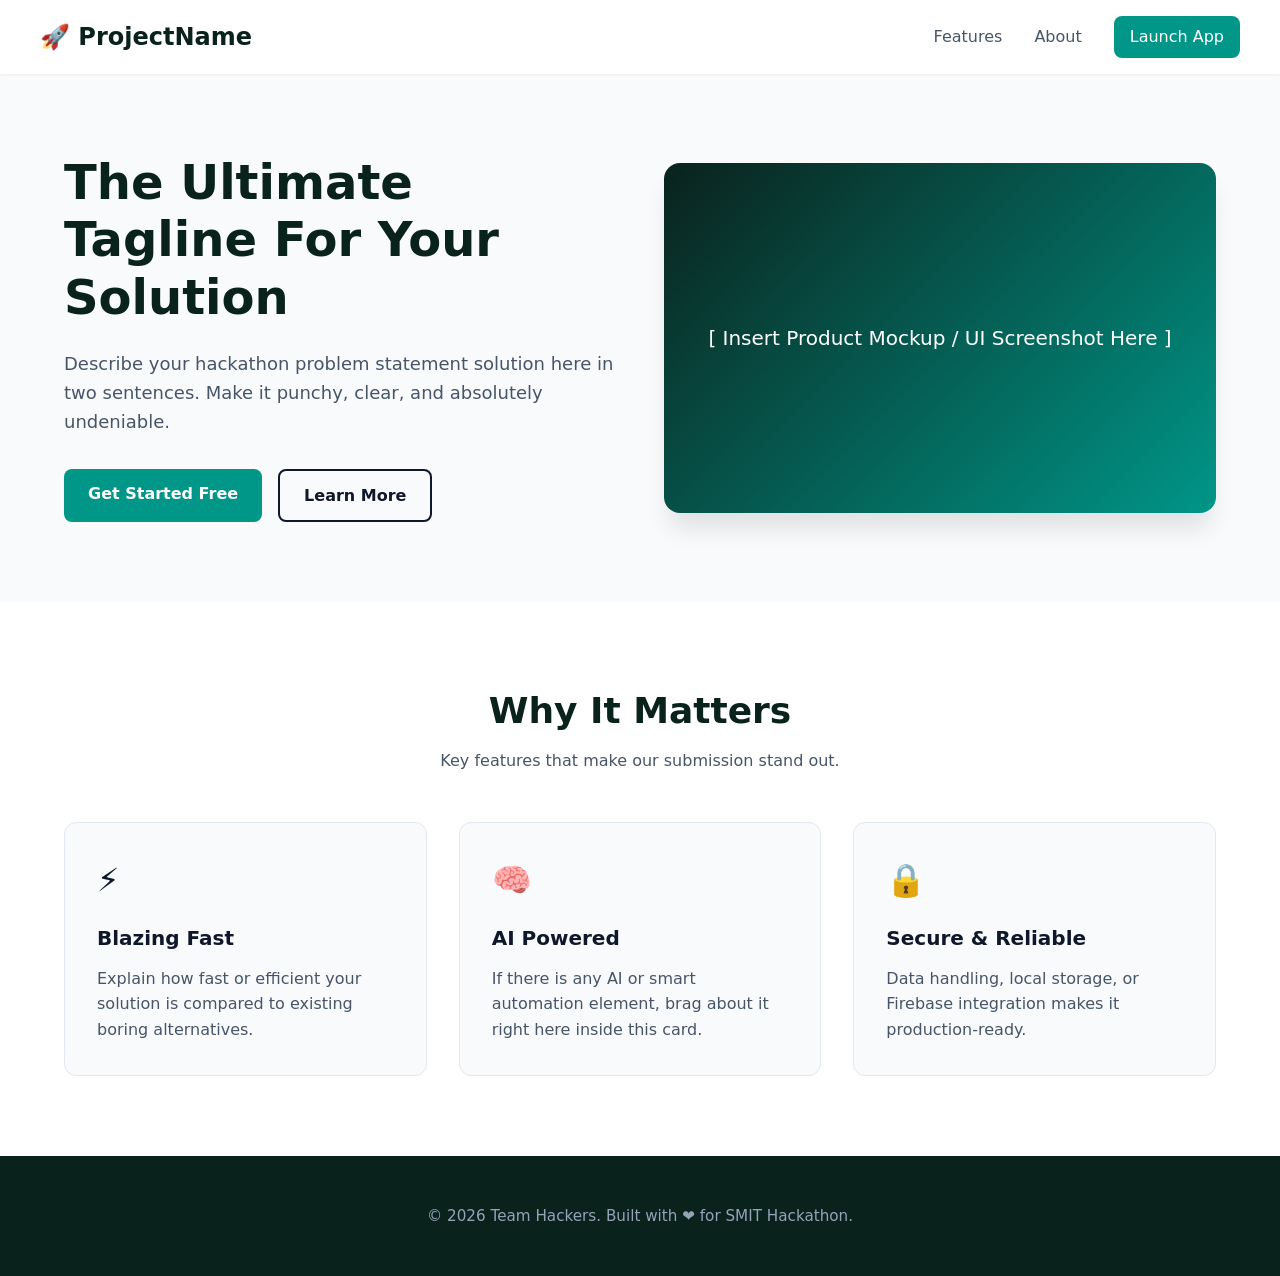
==== index.html @ e39739dd "Add files via upload" ====
<!DOCTYPE html>
<html lang="en">
<head>
    <meta charset="UTF-8">
    <meta name="viewport" content="width=device-width, initial-scale=1.0">
    <title>Hackathon Project Landing Page</title>
    <link rel="stylesheet" href="index.css">
    
    
</head>
<body>

    <header>
        <div class="container navbar">
            <div class="logo">🚀 ProjectName</div>
            <ul class="nav-menu">
                <li><a href="#features">Features</a></li>
                <li><a href="#about">About</a></li>
                <li><a href="dashboard.html" class="btn btn-primary" style="color: white; padding: 0.5rem 1rem;">Launch App</a></li>
            </ul>
        </div>
    </header>

    <section class="hero">
        <div class="container hero-grid">
            <div class="hero-text">
                <h1>The Ultimate Tagline For Your Solution</h1>
                <p>Describe your hackathon problem statement solution here in two sentences. Make it punchy, clear, and absolutely undeniable.</p>
                <div class="hero-cta">
                    <a href="login.html" class="btn btn-primary">Get Started Free</a>
                    <a href="#features" class="btn btn-secondary">Learn More</a>
                </div>
            </div>
            <div class="hero-image-placeholder">
                [ Insert Product Mockup / UI Screenshot Here ]
            </div>
        </div>
    </section>

    <section id="features" class="features">
        <div class="container">
            <div class="section-title">
                <h2>Why It Matters</h2>
                <p style="color: var(--text-muted);">Key features that make our submission stand out.</p>
            </div>
            
            <div class="features-grid">
                <div class="feature-card">
                    <div class="feature-icon">⚡</div>
                    <h3>Blazing Fast</h3>
                    <p style="color: var(--text-muted);">Explain how fast or efficient your solution is compared to existing boring alternatives.</p>
                </div>
                <div class="feature-card">
                    <div class="feature-icon">🧠</div>
                    <h3>AI Powered</h3>
                    <p style="color: var(--text-muted);">If there is any AI or smart automation element, brag about it right here inside this card.</p>
                </div>
                <div class="feature-card">
                    <div class="feature-icon">🔒</div>
                    <h3>Secure & Reliable</h3>
                    <p style="color: var(--text-muted);">Data handling, local storage, or Firebase integration makes it production-ready.</p>
                </div>
            </div>
        </div>
    </section>

    <footer>
        <div class="container">
            <p>&copy; 2026 Team Hackers. Built with ❤️ for SMIT Hackathon.</p>
        </div>
    </footer>

</body>
</html>
---- index.css ----
/* ================= QUICK THEME CONFIGURATOR ================= */
  :root {
      --primary-color: #009688;
      /* Main Brand Color (Buttons, Links) */
      --secondary-color: #0a221c;
      /* Dark Accent (Navbar, Sections) */
      --bg-light: #f8fafc;
      /* Overall Body Background */
      --bg-card: #ffffff;
      /* Cards Background */
      --text-dark: #0f172a;
      /* Main Headings & Text */
      --text-muted: #475569;
      /* Subtitles & Secondary Text */
      --font-stack: 'Segoe UI', system-ui, sans-serif;
  }

  /* Reset & Base Styles */
  * {
      margin: 0;
      padding: 0;
      box-sizing: border-box;
      font-family: var(--font-stack);
      scroll-behavior: smooth;
  }

  body {
      background-color: var(--bg-light);
      color: var(--text-dark);
      line-height: 1.6;
  }

  .container {
      width: 100%;
      max-width: 1200px;
      margin: 0 auto;
      padding: 0 1.5rem;
  }

  /* Utility Components */
  .btn {
      display: inline-block;
      padding: 0.75rem 1.5rem;
      border-radius: 8px;
      font-weight: 600;
      text-decoration: none;
      transition: all 0.2s ease;
      cursor: pointer;
  }

  .btn-primary {
      background-color: var(--primary-color);
      color: white;
      border: none;
  }

  .btn-primary:hover {
      opacity: 0.9;
      transform: translateY(-1px);
  }

  .btn-secondary {
      background-color: transparent;
      color: var(--text-dark);
      border: 2px solid var(--text-dark);
  }

  .btn-secondary:hover {
      background-color: var(--text-dark);
      color: white;
  }

  /* ================= 1. NAVBAR ================= */
  header {
      background-color: var(--bg-card);
      box-shadow: 0 1px 3px rgba(0, 0, 0, 0.05);
      position: sticky;
      top: 0;
      z-index: 100;
  }

  .navbar {
      display: flex;
      justify-content: space-between;
      align-items: center;
      padding: 1rem 0;
  }

  .logo {
      font-size: 1.5rem;
      font-weight: 700;
      color: var(--secondary-color);
  }

  .nav-menu {
      display: flex;
      list-style: none;
      gap: 2rem;
      align-items: center;
  }

  .nav-menu a {
      text-decoration: none;
      color: var(--text-muted);
      font-weight: 500;
  }

  .nav-menu a:hover {
      color: var(--primary-color);
  }

  /* ================= 2. HERO SECTION ================= */
  .hero {
      padding: 5rem 0;
      display: flex;
      align-items: center;
  }

  .hero-grid {
      display: grid;
      grid-template-columns: 1fr 1fr;
      gap: 3rem;
      align-items: center;
  }

  .hero-text h1 {
      font-size: 3rem;
      line-height: 1.2;
      margin-bottom: 1.5rem;
      color: var(--secondary-color);
  }

  .hero-text p {
      font-size: 1.125rem;
      color: var(--text-muted);
      margin-bottom: 2rem;
  }

  .hero-cta {
      display: flex;
      gap: 1rem;
  }

  /* Placeholder for Product Image / Mockup */
  .hero-image-placeholder {
      background: linear-gradient(135deg, var(--secondary-color), var(--primary-color));
      height: 350px;
      border-radius: 16px;
      display: flex;
      justify-content: center;
      align-items: center;
      color: white;
      font-size: 1.25rem;
      box-shadow: 0 20px 25px -5px rgba(0, 0, 0, 0.1);
  }

  /* ================= 3. FEATURES / BENEFITS ================= */
  .features {
      padding: 5rem 0;
      background-color: var(--bg-card);
  }

  .section-title {
      text-align: center;
      margin-bottom: 3rem;
  }

  .section-title h2 {
      font-size: 2.25rem;
      color: var(--secondary-color);
      margin-bottom: 0.5rem;
  }

  .features-grid {
      display: grid;
      grid-template-columns: repeat(auto-fit, minmax(280px, 1fr));
      gap: 2rem;
  }

  .feature-card {
      padding: 2rem;
      border-radius: 12px;
      background-color: var(--bg-light);
      border: 1px solid #e2e8f0;
      transition: transform 0.2s;
  }

  .feature-card:hover {
      transform: translateY(-5px);
  }

  .feature-icon {
      font-size: 2rem;
      margin-bottom: 1rem;
      display: inline-block;
  }

  .feature-card h3 {
      margin-bottom: 0.75rem;
      font-size: 1.25rem;
  }

  /* ================= 4. FOOTER ================= */
  footer {
      background-color: var(--secondary-color);
      color: #94a3b8;
      padding: 3rem 0;
      text-align: center;
      margin-top: auto;
  }

  footer p {
      font-size: 0.95rem;
  }

  /* Responsive Design */
  @media (max-width: 768px) {
      .hero-grid {
          grid-template-columns: 1fr;
          text-align: center;
      }

      .hero-text h1 {
          font-size: 2.25rem;
      }

      .hero-cta {
          justify-content: center;
      }

      .nav-menu {
          display: none;
          /* Simplification for hackathon, mobile menu can be added via JS */
      }
  }
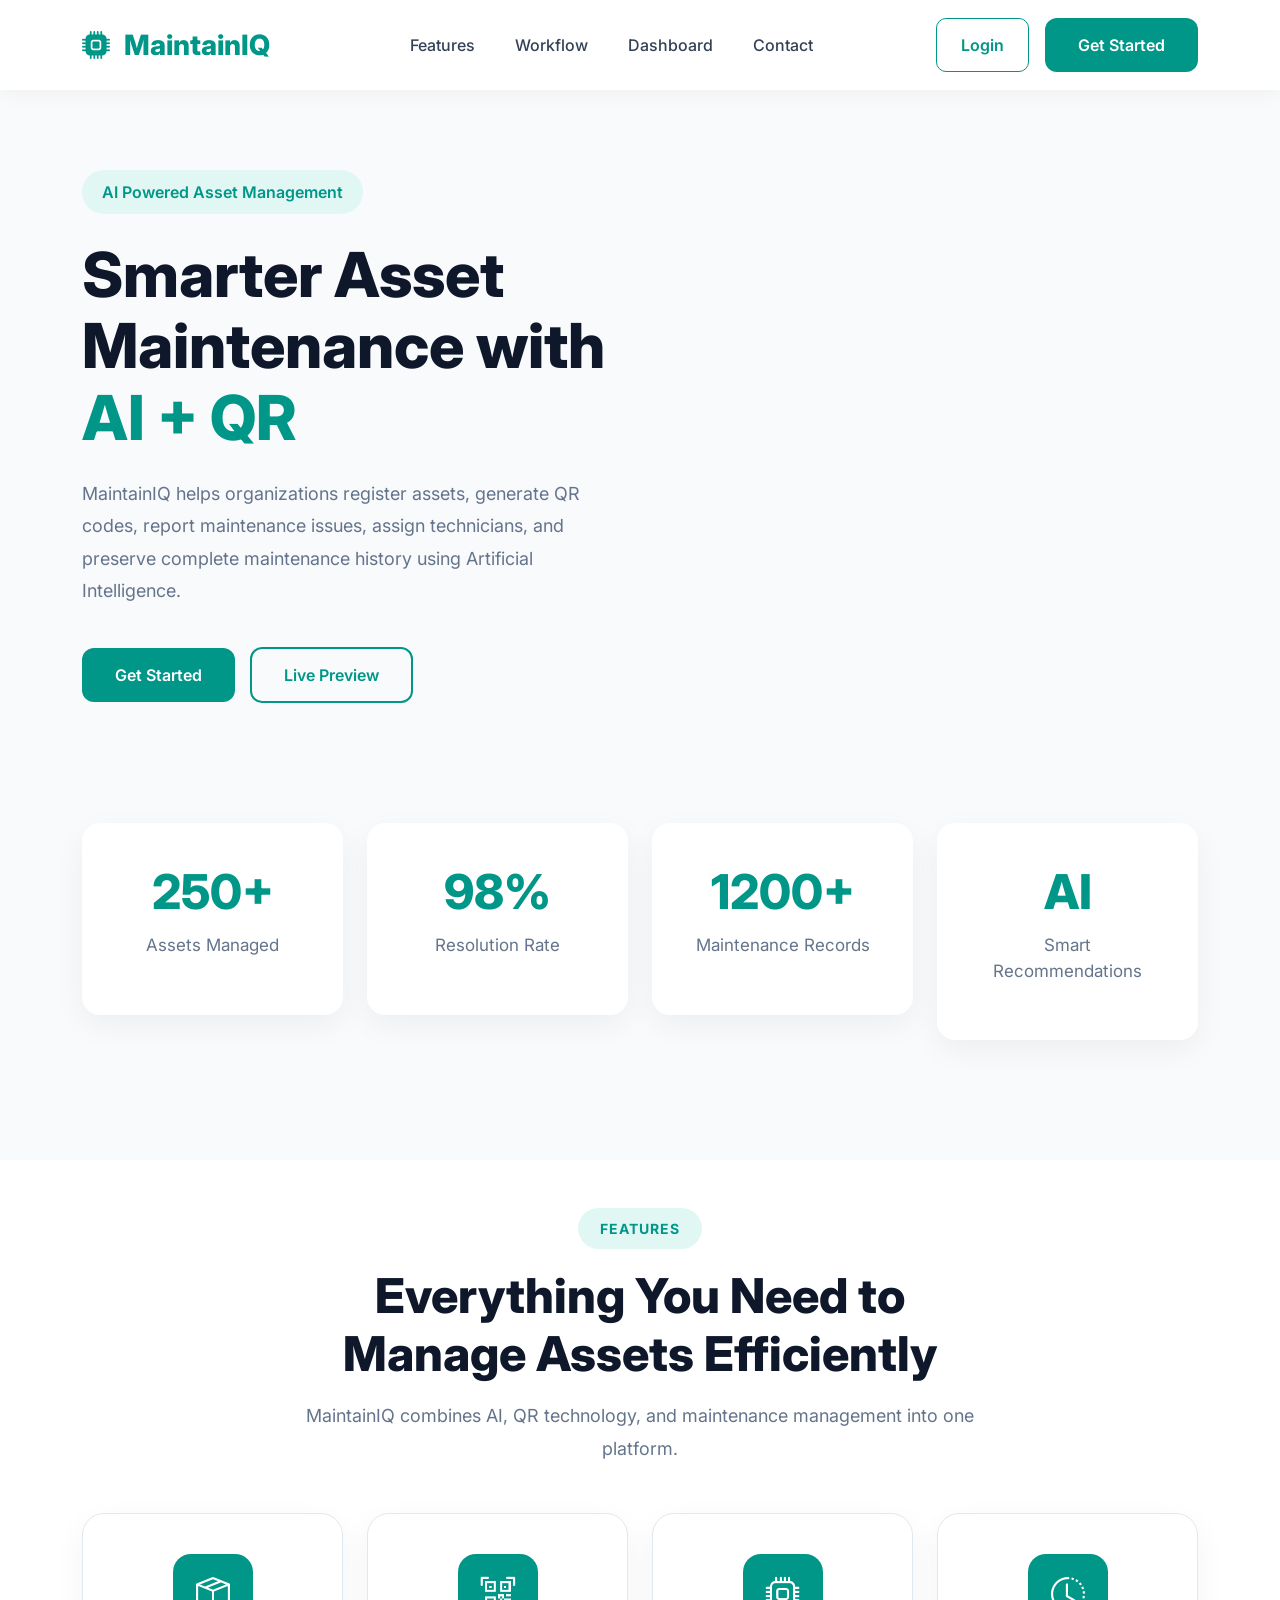
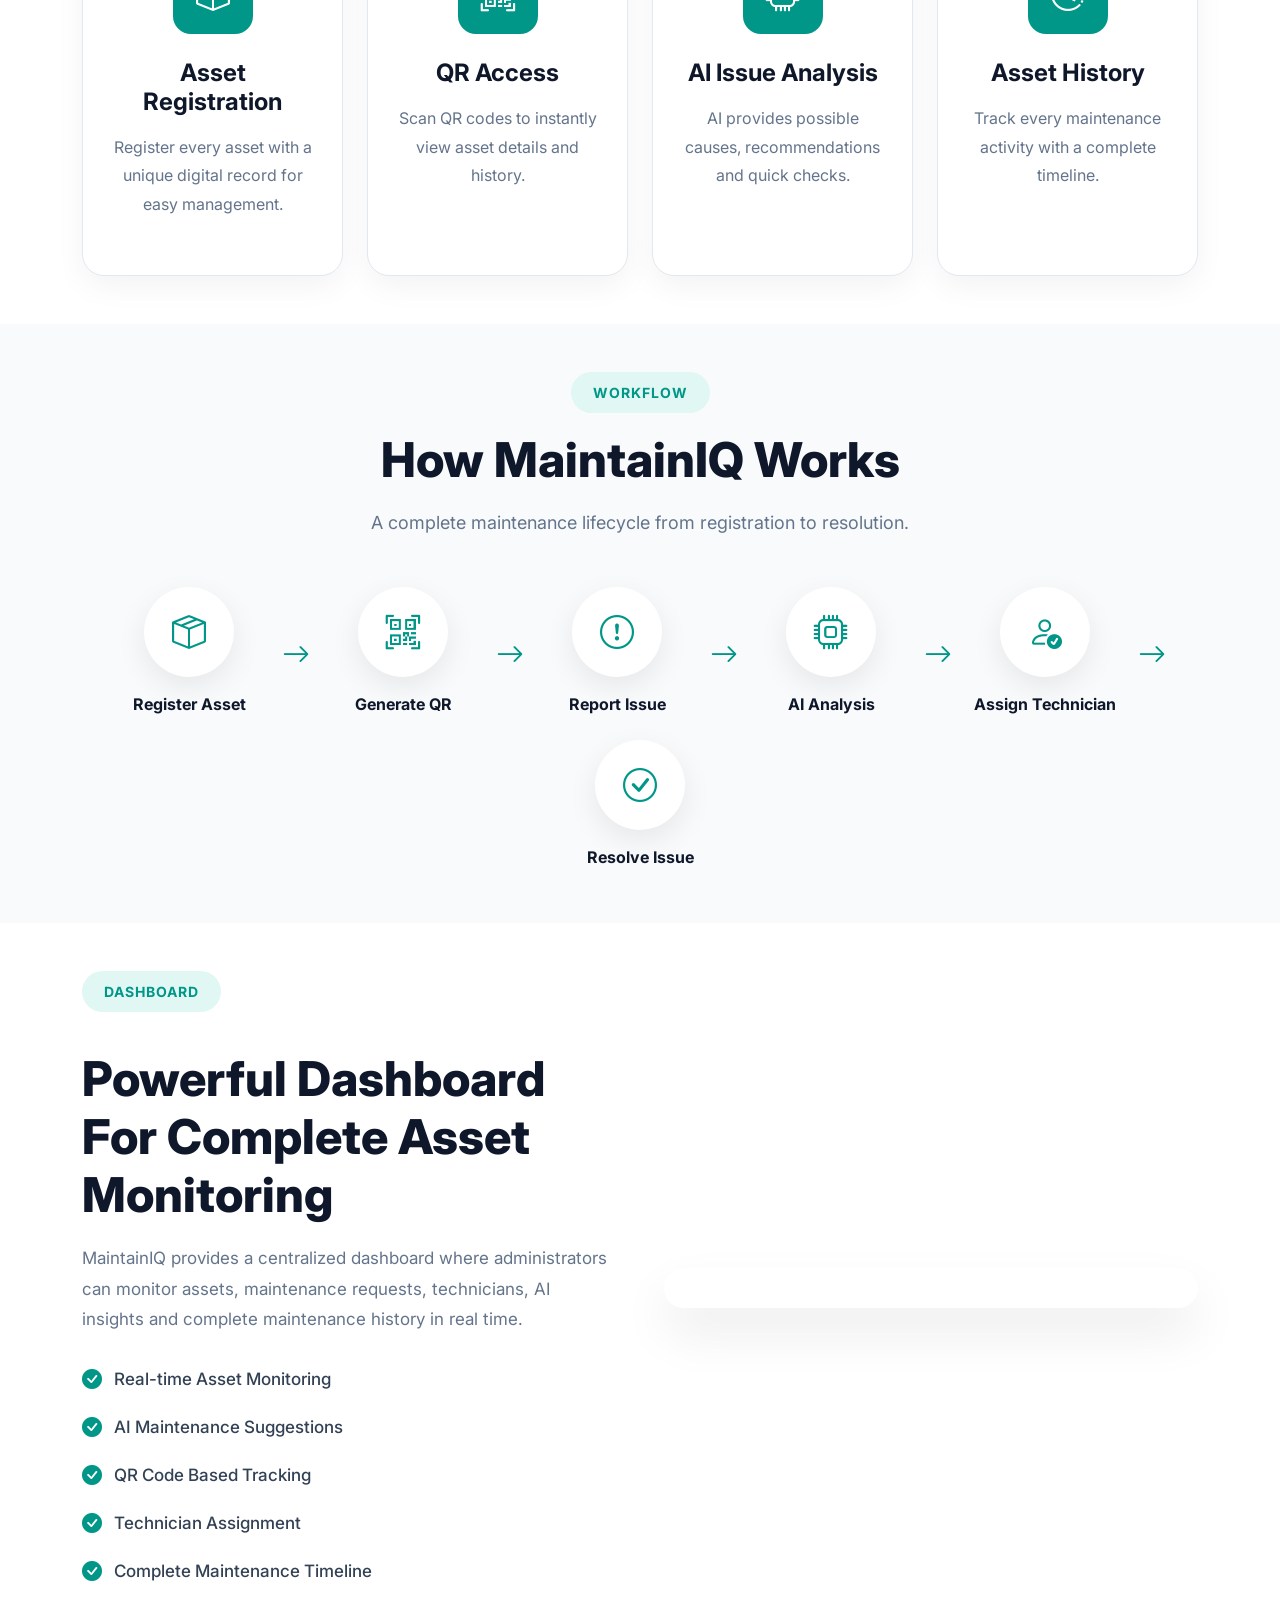
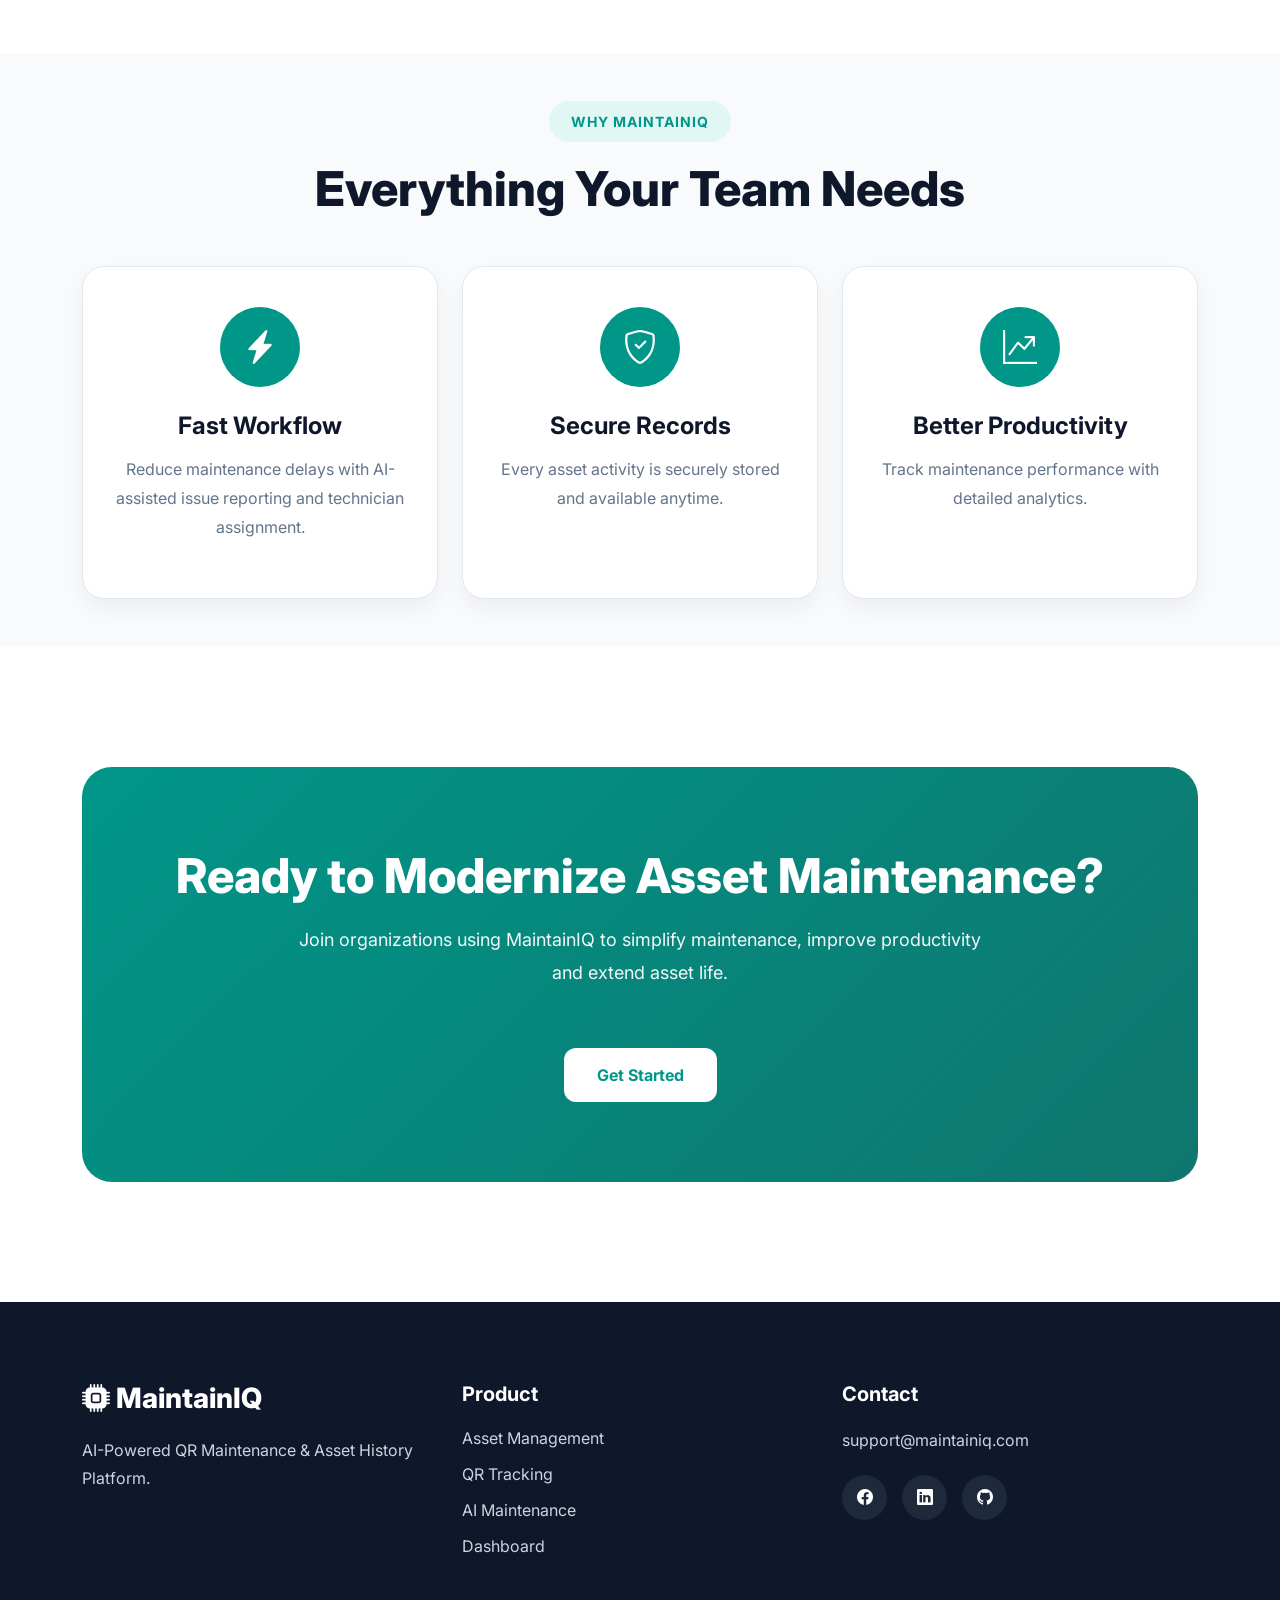
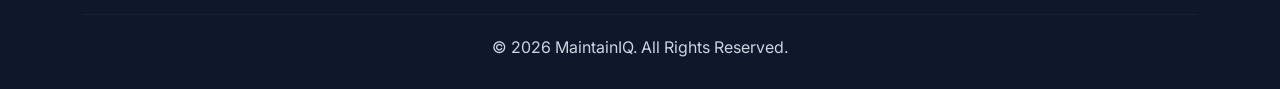
==== commit 81a64b81: "Add files via upload" ====
--- a/index.html
+++ b/index.html
@@ -1,74 +1,956 @@
 <!DOCTYPE html>
 <html lang="en">
+
 <head>
+
     <meta charset="UTF-8">
+
     <meta name="viewport" content="width=device-width, initial-scale=1.0">
-    <title>Hackathon Project Landing Page</title>
+
+    <title>MaintainIQ | AI-Powered QR Maintenance Platform</title>
+
+    <link href="https://cdn.jsdelivr.net/npm/bootstrap@5.3.8/dist/css/bootstrap.min.css" rel="stylesheet">
+
+    <link rel="stylesheet" href="https://cdn.jsdelivr.net/npm/bootstrap-icons@1.11.3/font/bootstrap-icons.min.css">
+
     <link rel="stylesheet" href="index.css">
-    
-    
+
 </head>
+
 <body>
 
-    <header>
-        <div class="container navbar">
-            <div class="logo">🚀 ProjectName</div>
-            <ul class="nav-menu">
-                <li><a href="#features">Features</a></li>
-                <li><a href="#about">About</a></li>
-                <li><a href="dashboard.html" class="btn btn-primary" style="color: white; padding: 0.5rem 1rem;">Launch App</a></li>
-            </ul>
+    <!-- ================= NAVBAR ================= -->
+
+    <nav class="navbar navbar-expand-lg fixed-top">
+
+        <div class="container">
+
+            <a class="navbar-brand" href="#">
+
+                <i class="bi bi-cpu-fill"></i>
+
+                MaintainIQ
+
+            </a>
+
+            <button class="navbar-toggler" data-bs-toggle="collapse" data-bs-target="#nav">
+
+                <span class="navbar-toggler-icon"></span>
+
+            </button>
+
+            <div class="collapse navbar-collapse" id="nav">
+
+                <ul class="navbar-nav mx-auto">
+
+                    <li class="nav-item">
+
+                        <a class="nav-link" href="#features">
+
+                            Features
+
+                        </a>
+
+                    </li>
+
+                    <li class="nav-item">
+
+                        <a class="nav-link" href="#workflow">
+
+                            Workflow
+
+                        </a>
+
+                    </li>
+
+                    <li class="nav-item">
+
+                        <a class="nav-link" href="#dashboard">
+
+                            Dashboard
+
+                        </a>
+
+                    </li>
+
+                    <li class="nav-item">
+
+                        <a class="nav-link" href="#contact">
+
+                            Contact
+
+                        </a>
+
+                    </li>
+
+                </ul>
+
+                <div class="d-flex gap-3">
+
+                    <a href="login.html" class="btn login-btn">
+
+                        Login
+
+                    </a>
+
+                    <a href="login.html" class="btn hero-btn">
+
+                        Get Started
+
+                    </a>
+
+                </div>
+
+            </div>
+
         </div>
-    </header>
+
+    </nav>
+
+    <!-- ================= HERO ================= -->
 
     <section class="hero">
-        <div class="container hero-grid">
-            <div class="hero-text">
-                <h1>The Ultimate Tagline For Your Solution</h1>
-                <p>Describe your hackathon problem statement solution here in two sentences. Make it punchy, clear, and absolutely undeniable.</p>
-                <div class="hero-cta">
-                    <a href="login.html" class="btn btn-primary">Get Started Free</a>
-                    <a href="#features" class="btn btn-secondary">Learn More</a>
-                </div>
-            </div>
-            <div class="hero-image-placeholder">
-                [ Insert Product Mockup / UI Screenshot Here ]
-            </div>
+
+        <div class="container">
+
+            <div class="row align-items-center">
+
+                <div class="col-lg-6">
+
+                    <span class="hero-badge">
+
+                         AI Powered Asset Management
+
+                    </span>
+
+                    <h1>
+
+                        Smarter Asset Maintenance
+
+                        with
+
+                        <span>
+
+                            AI + QR
+
+                        </span>
+
+                    </h1>
+
+                    <p>
+
+                        MaintainIQ helps organizations register assets,
+
+                        generate QR codes,
+
+                        report maintenance issues,
+
+                        assign technicians,
+
+                        and preserve complete maintenance history
+
+                        using Artificial Intelligence.
+
+                    </p>
+
+                    <div class="hero-buttons">
+
+                        <a href="login.html" class="btn hero-btn">
+
+                            Get Started
+
+                        </a>
+
+                        <a href="#dashboard" class="btn outline-btn">
+
+                            Live Preview
+
+                        </a>
+
+                    </div>
+
+                </div>
+
+                <div class="col-lg-6">
+
+                    <div class="hero-image">
+                        <!-- 
+                        <img
+
+                            src="images/dashboard.png"
+
+                            class="img-fluid"
+
+                            alt="dashboard"> -->
+
+                    </div>
+
+                </div>
+
+            </div>
+
         </div>
+
     </section>
 
-    <section id="features" class="features">
+    <!-- ================= STATS ================= -->
+
+    <section class="stats">
+
         <div class="container">
-            <div class="section-title">
-                <h2>Why It Matters</h2>
-                <p style="color: var(--text-muted);">Key features that make our submission stand out.</p>
-            </div>
-            
-            <div class="features-grid">
-                <div class="feature-card">
-                    <div class="feature-icon">⚡</div>
-                    <h3>Blazing Fast</h3>
-                    <p style="color: var(--text-muted);">Explain how fast or efficient your solution is compared to existing boring alternatives.</p>
-                </div>
-                <div class="feature-card">
-                    <div class="feature-icon">🧠</div>
-                    <h3>AI Powered</h3>
-                    <p style="color: var(--text-muted);">If there is any AI or smart automation element, brag about it right here inside this card.</p>
-                </div>
-                <div class="feature-card">
-                    <div class="feature-icon">🔒</div>
-                    <h3>Secure & Reliable</h3>
-                    <p style="color: var(--text-muted);">Data handling, local storage, or Firebase integration makes it production-ready.</p>
-                </div>
-            </div>
+
+            <div class="row g-4">
+
+                <div class="col-lg-3 col-md-6">
+
+                    <div class="stat-card">
+
+                        <h2>
+
+                            250+
+
+                        </h2>
+
+                        <p>
+
+                            Assets Managed
+
+                        </p>
+
+                    </div>
+
+                </div>
+
+                <div class="col-lg-3 col-md-6">
+
+                    <div class="stat-card">
+
+                        <h2>
+
+                            98%
+
+                        </h2>
+
+                        <p>
+
+                            Resolution Rate
+
+                        </p>
+
+                    </div>
+
+                </div>
+
+                <div class="col-lg-3 col-md-6">
+
+                    <div class="stat-card">
+
+                        <h2>
+
+                            1200+
+
+                        </h2>
+
+                        <p>
+
+                            Maintenance Records
+
+                        </p>
+
+                    </div>
+
+                </div>
+
+                <div class="col-lg-3 col-md-6">
+
+                    <div class="stat-card">
+
+                        <h2>
+
+                            AI
+
+                        </h2>
+
+                        <p>
+
+                            Smart Recommendations
+
+                        </p>
+
+                    </div>
+
+                </div>
+
+            </div>
+
         </div>
+
     </section>
-
-    <footer>
+    <!-- ================= FEATURES ================= -->
+
+    <section class="features py-5" id="features">
+
         <div class="container">
-            <p>&copy; 2026 Team Hackers. Built with ❤️ for SMIT Hackathon.</p>
+
+            <div class="section-title text-center mb-5">
+
+                <span class="section-badge">
+                    FEATURES
+                </span>
+
+                <h2>
+
+                    Everything You Need to
+                    Manage Assets Efficiently
+
+                </h2>
+
+                <p>
+
+                    MaintainIQ combines AI, QR technology,
+                    and maintenance management into one platform.
+
+                </p>
+
+            </div>
+
+            <div class="row g-4">
+
+                <!-- Card 1 -->
+
+                <div class="col-lg-3 col-md-6">
+
+                    <div class="feature-card">
+
+                        <div class="feature-icon">
+
+                            <i class="bi bi-box-seam"></i>
+
+                        </div>
+
+                        <h4>
+
+                            Asset Registration
+
+                        </h4>
+
+                        <p>
+
+                            Register every asset with a unique
+                            digital record for easy management.
+
+                        </p>
+
+                    </div>
+
+                </div>
+
+                <!-- Card 2 -->
+
+                <div class="col-lg-3 col-md-6">
+
+                    <div class="feature-card">
+
+                        <div class="feature-icon">
+
+                            <i class="bi bi-qr-code-scan"></i>
+
+                        </div>
+
+                        <h4>
+
+                            QR Access
+
+                        </h4>
+
+                        <p>
+
+                            Scan QR codes to instantly
+                            view asset details and history.
+
+                        </p>
+
+                    </div>
+
+                </div>
+
+                <!-- Card 3 -->
+
+                <div class="col-lg-3 col-md-6">
+
+                    <div class="feature-card">
+
+                        <div class="feature-icon">
+
+                            <i class="bi bi-cpu"></i>
+
+                        </div>
+
+                        <h4>
+
+                            AI Issue Analysis
+
+                        </h4>
+
+                        <p>
+
+                            AI provides possible causes,
+                            recommendations and quick checks.
+
+                        </p>
+
+                    </div>
+
+                </div>
+
+                <!-- Card 4 -->
+
+                <div class="col-lg-3 col-md-6">
+
+                    <div class="feature-card">
+
+                        <div class="feature-icon">
+
+                            <i class="bi bi-clock-history"></i>
+
+                        </div>
+
+                        <h4>
+
+                            Asset History
+
+                        </h4>
+
+                        <p>
+
+                            Track every maintenance activity
+                            with a complete timeline.
+
+                        </p>
+
+                    </div>
+
+                </div>
+
+            </div>
+
         </div>
+
+    </section>
+
+
+
+    <!-- ================= HOW IT WORKS ================= -->
+
+    <section class="workflow py-5" id="workflow">
+
+        <div class="container">
+
+            <div class="section-title text-center mb-5">
+
+                <span class="section-badge">
+
+                    WORKFLOW
+
+                </span>
+
+                <h2>
+
+                    How MaintainIQ Works
+
+                </h2>
+
+                <p>
+
+                    A complete maintenance lifecycle from
+                    registration to resolution.
+
+                </p>
+
+            </div>
+
+            <div class="workflow-wrapper">
+
+                <div class="workflow-item">
+
+                    <div class="workflow-icon">
+
+                        <i class="bi bi-box-seam"></i>
+
+                    </div>
+
+                    <h6>
+
+                        Register Asset
+
+                    </h6>
+
+                </div>
+
+                <div class="arrow">
+
+                    <i class="bi bi-arrow-right"></i>
+
+                </div>
+
+                <div class="workflow-item">
+
+                    <div class="workflow-icon">
+
+                        <i class="bi bi-qr-code-scan"></i>
+
+                    </div>
+
+                    <h6>
+
+                        Generate QR
+
+                    </h6>
+
+                </div>
+
+                <div class="arrow">
+
+                    <i class="bi bi-arrow-right"></i>
+
+                </div>
+
+                <div class="workflow-item">
+
+                    <div class="workflow-icon">
+
+                        <i class="bi bi-exclamation-circle"></i>
+
+                    </div>
+
+                    <h6>
+
+                        Report Issue
+
+                    </h6>
+
+                </div>
+
+                <div class="arrow">
+
+                    <i class="bi bi-arrow-right"></i>
+
+                </div>
+
+                <div class="workflow-item">
+
+                    <div class="workflow-icon">
+
+                        <i class="bi bi-cpu"></i>
+
+                    </div>
+
+                    <h6>
+
+                        AI Analysis
+
+                    </h6>
+
+                </div>
+
+                <div class="arrow">
+
+                    <i class="bi bi-arrow-right"></i>
+
+                </div>
+
+                <div class="workflow-item">
+
+                    <div class="workflow-icon">
+
+                        <i class="bi bi-person-check"></i>
+
+                    </div>
+
+                    <h6>
+
+                        Assign Technician
+
+                    </h6>
+
+                </div>
+
+                <div class="arrow">
+
+                    <i class="bi bi-arrow-right"></i>
+
+                </div>
+
+                <div class="workflow-item">
+
+                    <div class="workflow-icon">
+
+                        <i class="bi bi-check-circle"></i>
+
+                    </div>
+
+                    <h6>
+
+                        Resolve Issue
+
+                    </h6>
+
+                </div>
+
+            </div>
+
+        </div>
+
+    </section>
+    <!-- ================= DASHBOARD PREVIEW ================= -->
+
+    <section class="dashboard-section py-5" id="dashboard">
+
+        <div class="container">
+
+            <div class="row align-items-center g-5">
+
+                <div class="col-lg-6">
+
+                    <span class="section-badge">
+
+                        DASHBOARD
+
+                    </span>
+
+                    <h2>
+
+                        Powerful Dashboard
+                        For Complete Asset Monitoring
+
+                    </h2>
+
+                    <p>
+
+                        MaintainIQ provides a centralized dashboard
+                        where administrators can monitor assets,
+                        maintenance requests, technicians,
+                        AI insights and complete maintenance history
+                        in real time.
+
+                    </p>
+
+                    <ul class="dashboard-list">
+
+                        <li>
+
+                            <i class="bi bi-check-circle-fill"></i>
+
+                            Real-time Asset Monitoring
+
+                        </li>
+
+                        <li>
+
+                            <i class="bi bi-check-circle-fill"></i>
+
+                            AI Maintenance Suggestions
+
+                        </li>
+
+                        <li>
+
+                            <i class="bi bi-check-circle-fill"></i>
+
+                            QR Code Based Tracking
+
+                        </li>
+
+                        <li>
+
+                            <i class="bi bi-check-circle-fill"></i>
+
+                            Technician Assignment
+
+                        </li>
+
+                        <li>
+
+                            <i class="bi bi-check-circle-fill"></i>
+
+                            Complete Maintenance Timeline
+
+                        </li>
+
+                    </ul>
+
+                </div>
+
+                <div class="col-lg-6">
+
+                    <div class="dashboard-preview">
+
+                        <!-- <img src="images/dashboard-preview.png" class="img-fluid" alt="Dashboard"> -->
+
+                    </div>
+
+                </div>
+
+            </div>
+
+        </div>
+
+    </section>
+
+
+    <!-- ================= WHY CHOOSE US ================= -->
+
+    <section class="why-us py-5">
+
+        <div class="container">
+
+            <div class="section-title text-center mb-5">
+
+                <span class="section-badge">
+
+                    WHY MAINTAINIQ
+
+                </span>
+
+                <h2>
+
+                    Everything Your Team Needs
+
+                </h2>
+
+            </div>
+
+            <div class="row g-4">
+
+                <div class="col-lg-4">
+
+                    <div class="why-card">
+
+                        <i class="bi bi-lightning-charge-fill"></i>
+
+                        <h4>
+
+                            Fast Workflow
+
+                        </h4>
+
+                        <p>
+
+                            Reduce maintenance delays with AI-assisted
+                            issue reporting and technician assignment.
+
+                        </p>
+
+                    </div>
+
+                </div>
+
+                <div class="col-lg-4">
+
+                    <div class="why-card">
+
+                        <i class="bi bi-shield-check"></i>
+
+                        <h4>
+
+                            Secure Records
+
+                        </h4>
+
+                        <p>
+
+                            Every asset activity is securely stored
+                            and available anytime.
+
+                        </p>
+
+                    </div>
+
+                </div>
+
+                <div class="col-lg-4">
+
+                    <div class="why-card">
+
+                        <i class="bi bi-graph-up-arrow"></i>
+
+                        <h4>
+
+                            Better Productivity
+
+                        </h4>
+
+                        <p>
+
+                            Track maintenance performance
+                            with detailed analytics.
+
+                        </p>
+
+                    </div>
+
+                </div>
+
+            </div>
+
+        </div>
+
+    </section>
+
+
+    <!-- ================= CTA ================= -->
+
+    <section class="cta-section">
+
+        <div class="container">
+
+            <div class="cta-box">
+
+                <h2>
+
+                    Ready to Modernize
+                    Asset Maintenance?
+
+                </h2>
+
+                <p>
+
+                    Join organizations using MaintainIQ
+                    to simplify maintenance,
+                    improve productivity
+                    and extend asset life.
+
+                </p>
+
+                <div class="mt-4">
+
+                    <a href="login.html" class="btn hero-btn">
+
+                        Get Started
+
+                    </a>
+
+                </div>
+
+            </div>
+
+        </div>
+
+    </section>
+
+
+    <!-- ================= FOOTER ================= -->
+
+    <footer id="contact">
+
+        <div class="container">
+
+            <div class="row">
+
+                <div class="col-lg-4">
+
+                    <h3>
+
+                        <i class="bi bi-cpu-fill"></i>
+
+                        MaintainIQ
+
+                    </h3>
+
+                    <p>
+
+                        AI-Powered QR Maintenance &
+                        Asset History Platform.
+
+                    </p>
+
+                </div>
+
+                <div class="col-lg-4">
+
+                    <h5>
+
+                        Product
+
+                    </h5>
+
+                    <ul>
+
+                        <li>
+                            Asset Management
+                        </li>
+
+                        <li>
+                            QR Tracking
+                        </li>
+
+                        <li>
+                            AI Maintenance
+                        </li>
+
+                        <li>
+                            Dashboard
+                        </li>
+
+                    </ul>
+
+                </div>
+
+                <div class="col-lg-4">
+
+                    <h5>
+
+                        Contact
+
+                    </h5>
+
+                    <p>
+
+                        support@maintainiq.com
+
+                    </p>
+
+                    <div class="social-links">
+
+                        <a href="#">
+
+                            <i class="bi bi-facebook"></i>
+
+                        </a>
+
+                        <a href="#">
+
+                            <i class="bi bi-linkedin"></i>
+
+                        </a>
+
+                        <a href="#">
+
+                            <i class="bi bi-github"></i>
+
+                        </a>
+
+                    </div>
+
+                </div>
+
+            </div>
+
+            <hr>
+
+            <div class="text-center">
+
+                © 2026 MaintainIQ.
+                All Rights Reserved.
+
+            </div>
+
+        </div>
+
     </footer>
 
+    <script src="https://cdn.jsdelivr.net/npm/bootstrap@5.3.8/dist/js/bootstrap.bundle.min.js"></script>
+
 </body>
+
 </html>
--- a/index.css
+++ b/index.css
@@ -1,235 +1,1067 @@
-  /* ================= QUICK THEME CONFIGURATOR ================= */
-  :root {
-      --primary-color: #009688;
-      /* Main Brand Color (Buttons, Links) */
-      --secondary-color: #0a221c;
-      /* Dark Accent (Navbar, Sections) */
-      --bg-light: #f8fafc;
-      /* Overall Body Background */
-      --bg-card: #ffffff;
-      /* Cards Background */
-      --text-dark: #0f172a;
-      /* Main Headings & Text */
-      --text-muted: #475569;
-      /* Subtitles & Secondary Text */
-      --font-stack: 'Segoe UI', system-ui, sans-serif;
-  }
-
-  /* Reset & Base Styles */
-  * {
-      margin: 0;
-      padding: 0;
-      box-sizing: border-box;
-      font-family: var(--font-stack);
-      scroll-behavior: smooth;
-  }
-
-  body {
-      background-color: var(--bg-light);
-      color: var(--text-dark);
-      line-height: 1.6;
-  }
-
-  .container {
-      width: 100%;
-      max-width: 1200px;
-      margin: 0 auto;
-      padding: 0 1.5rem;
-  }
-
-  /* Utility Components */
-  .btn {
-      display: inline-block;
-      padding: 0.75rem 1.5rem;
-      border-radius: 8px;
-      font-weight: 600;
-      text-decoration: none;
-      transition: all 0.2s ease;
-      cursor: pointer;
-  }
-
-  .btn-primary {
-      background-color: var(--primary-color);
-      color: white;
-      border: none;
-  }
-
-  .btn-primary:hover {
-      opacity: 0.9;
-      transform: translateY(-1px);
-  }
-
-  .btn-secondary {
-      background-color: transparent;
-      color: var(--text-dark);
-      border: 2px solid var(--text-dark);
-  }
-
-  .btn-secondary:hover {
-      background-color: var(--text-dark);
-      color: white;
-  }
-
-  /* ================= 1. NAVBAR ================= */
-  header {
-      background-color: var(--bg-card);
-      box-shadow: 0 1px 3px rgba(0, 0, 0, 0.05);
-      position: sticky;
-      top: 0;
-      z-index: 100;
-  }
-
-  .navbar {
-      display: flex;
-      justify-content: space-between;
-      align-items: center;
-      padding: 1rem 0;
-  }
-
-  .logo {
-      font-size: 1.5rem;
-      font-weight: 700;
-      color: var(--secondary-color);
-  }
-
-  .nav-menu {
-      display: flex;
-      list-style: none;
-      gap: 2rem;
-      align-items: center;
-  }
-
-  .nav-menu a {
-      text-decoration: none;
-      color: var(--text-muted);
-      font-weight: 500;
-  }
-
-  .nav-menu a:hover {
-      color: var(--primary-color);
-  }
-
-  /* ================= 2. HERO SECTION ================= */
-  .hero {
-      padding: 5rem 0;
-      display: flex;
-      align-items: center;
-  }
-
-  .hero-grid {
-      display: grid;
-      grid-template-columns: 1fr 1fr;
-      gap: 3rem;
-      align-items: center;
-  }
-
-  .hero-text h1 {
-      font-size: 3rem;
-      line-height: 1.2;
-      margin-bottom: 1.5rem;
-      color: var(--secondary-color);
-  }
-
-  .hero-text p {
-      font-size: 1.125rem;
-      color: var(--text-muted);
-      margin-bottom: 2rem;
-  }
-
-  .hero-cta {
-      display: flex;
-      gap: 1rem;
-  }
-
-  /* Placeholder for Product Image / Mockup */
-  .hero-image-placeholder {
-      background: linear-gradient(135deg, var(--secondary-color), var(--primary-color));
-      height: 350px;
-      border-radius: 16px;
-      display: flex;
-      justify-content: center;
-      align-items: center;
-      color: white;
-      font-size: 1.25rem;
-      box-shadow: 0 20px 25px -5px rgba(0, 0, 0, 0.1);
-  }
-
-  /* ================= 3. FEATURES / BENEFITS ================= */
-  .features {
-      padding: 5rem 0;
-      background-color: var(--bg-card);
-  }
-
-  .section-title {
-      text-align: center;
-      margin-bottom: 3rem;
-  }
-
-  .section-title h2 {
-      font-size: 2.25rem;
-      color: var(--secondary-color);
-      margin-bottom: 0.5rem;
-  }
-
-  .features-grid {
-      display: grid;
-      grid-template-columns: repeat(auto-fit, minmax(280px, 1fr));
-      gap: 2rem;
-  }
-
-  .feature-card {
-      padding: 2rem;
-      border-radius: 12px;
-      background-color: var(--bg-light);
-      border: 1px solid #e2e8f0;
-      transition: transform 0.2s;
-  }
-
-  .feature-card:hover {
-      transform: translateY(-5px);
-  }
-
-  .feature-icon {
-      font-size: 2rem;
-      margin-bottom: 1rem;
-      display: inline-block;
-  }
-
-  .feature-card h3 {
-      margin-bottom: 0.75rem;
-      font-size: 1.25rem;
-  }
-
-  /* ================= 4. FOOTER ================= */
-  footer {
-      background-color: var(--secondary-color);
-      color: #94a3b8;
-      padding: 3rem 0;
-      text-align: center;
-      margin-top: auto;
-  }
-
-  footer p {
-      font-size: 0.95rem;
-  }
-
-  /* Responsive Design */
-  @media (max-width: 768px) {
-      .hero-grid {
-          grid-template-columns: 1fr;
-          text-align: center;
-      }
-
-      .hero-text h1 {
-          font-size: 2.25rem;
-      }
-
-      .hero-cta {
-          justify-content: center;
-      }
-
-      .nav-menu {
-          display: none;
-          /* Simplification for hackathon, mobile menu can be added via JS */
-      }
-  }+/* ==========================
+   GOOGLE FONT
+========================== */
+
+@import url('https://fonts.googleapis.com/css2?family=Inter:wght@300;400;500;600;700;800;900&display=swap');
+
+*{
+    margin:0;
+    padding:0;
+    box-sizing:border-box;
+    font-family:'Inter',sans-serif;
+}
+
+html{
+    scroll-behavior:smooth;
+}
+
+body{
+    background:#F8FAFC;
+    color:#0F172A;
+    overflow-x:hidden;
+}
+
+a{
+    text-decoration:none;
+}
+
+ul{
+    list-style:none;
+}
+
+img{
+    max-width:100%;
+    display:block;
+}
+
+/* ==========================
+      COLORS
+========================== */
+
+:root{
+
+    --primary:#009688;
+
+    --secondary:#14B8A6;
+
+    --dark:#0F172A;
+
+    --gray:#64748B;
+
+    --light:#F8FAFC;
+
+    --white:#ffffff;
+
+}
+
+/* ==========================
+      NAVBAR
+========================== */
+
+.navbar{
+
+    background:rgba(255,255,255,.88);
+
+    backdrop-filter:blur(15px);
+
+    padding:18px 0;
+
+    transition:.4s;
+
+    box-shadow:0 2px 20px rgba(0,0,0,.05);
+
+}
+
+.navbar-brand{
+
+    font-size:28px;
+
+    font-weight:800;
+
+    color:var(--primary)!important;
+
+}
+
+.navbar-brand i{
+
+    margin-right:8px;
+
+}
+
+.nav-link{
+
+    margin:0 12px;
+
+    color:#334155!important;
+
+    font-weight:500;
+
+    transition:.3s;
+
+}
+
+.nav-link:hover{
+
+    color:var(--primary)!important;
+
+}
+
+.login-btn{
+
+    display: flex;
+    align-items: center;
+    justify-content: center;
+    border:1px solid var(--primary);
+
+    color:var(--primary);
+
+    border-radius:10px;
+
+    padding:10px 24px;
+
+    font-weight:600;
+
+}
+
+.login-btn:hover{
+
+    background:var(--primary);
+
+    color:white;
+
+}
+
+/* ==========================
+      HERO BUTTON
+========================== */
+
+.hero-btn{
+
+    background:var(--primary);
+
+    color:white;
+
+    border-radius:12px;
+
+    padding:14px 32px;
+
+    font-weight:600;
+
+    transition:.3s;
+
+}
+
+.hero-btn:hover{
+
+    background:#00796B;
+
+    color:white;
+
+    transform:translateY(-3px);
+
+}
+
+.outline-btn{
+
+    border:2px solid var(--primary);
+
+    color:var(--primary);
+
+    border-radius:12px;
+
+    padding:14px 32px;
+
+    font-weight:600;
+
+    margin-left:15px;
+
+}
+
+.outline-btn:hover{
+
+    background:var(--primary);
+
+    color:white;
+
+}
+
+/* ==========================
+      HERO
+========================== */
+
+.hero{
+
+    padding:170px 0 120px;
+
+}
+
+.hero-badge{
+
+    display:inline-block;
+
+    padding:10px 20px;
+
+    background:#E0F7F4;
+
+    color:var(--primary);
+
+    border-radius:30px;
+
+    font-weight:600;
+
+    margin-bottom:25px;
+
+}
+
+.hero h1{
+
+    font-size:62px;
+
+    font-weight:800;
+
+    line-height:1.15;
+
+    margin-bottom:25px;
+
+}
+
+.hero h1 span{
+
+    color:var(--primary);
+
+}
+
+.hero p{
+
+    font-size:18px;
+
+    color:var(--gray);
+
+    line-height:1.8;
+
+    margin-bottom:40px;
+
+}
+
+.hero-buttons{
+
+    display:flex;
+
+    align-items:center;
+
+}
+
+.hero-image{
+
+    animation:float 4s ease-in-out infinite;
+
+}
+
+@keyframes float{
+
+0%{
+
+transform:translateY(0px);
+
+}
+
+50%{
+
+transform:translateY(-18px);
+
+}
+
+100%{
+
+transform:translateY(0);
+
+}
+
+}
+
+/* ==========================
+      STATS
+========================== */
+
+.stats{
+
+    padding-bottom:120px;
+
+}
+
+.stat-card{
+
+    background:white;
+
+    border-radius:18px;
+
+    padding:40px;
+
+    text-align:center;
+
+    transition:.4s;
+
+    box-shadow:0 10px 30px rgba(0,0,0,.05);
+
+}
+
+.stat-card:hover{
+
+    transform:translateY(-8px);
+
+}
+
+.stat-card h2{
+
+    font-size:48px;
+
+    font-weight:800;
+
+    color:var(--primary);
+
+    margin-bottom:12px;
+
+}
+
+.stat-card p{
+
+    color:var(--gray);
+
+    font-size:17px;
+
+}
+
+/*==================================
+        SECTION TITLE
+===================================*/
+
+.section-title{
+    max-width:700px;
+    margin:auto;
+}
+
+.section-badge{
+
+    display:inline-block;
+
+    background:#E0F7F4;
+
+    color:#009688;
+
+    padding:10px 22px;
+
+    border-radius:30px;
+
+    font-size:14px;
+
+    font-weight:700;
+
+    letter-spacing:1px;
+
+    margin-bottom:18px;
+}
+
+.section-title h2{
+
+    font-size:48px;
+
+    font-weight:800;
+
+    color:#0F172A;
+
+    margin-bottom:18px;
+}
+
+.section-title p{
+
+    font-size:18px;
+
+    color:#64748B;
+
+    line-height:1.8;
+}
+
+/*==================================
+          FEATURES
+===================================*/
+
+.features{
+
+    background:#fff;
+
+    padding:120px 0;
+}
+
+.feature-card{
+
+    background:#fff;
+
+    border-radius:22px;
+
+    padding:40px 30px;
+
+    text-align:center;
+
+    transition:.35s;
+
+    border:1px solid #E2E8F0;
+
+    height:100%;
+
+    box-shadow:0 10px 30px rgba(0,0,0,.05);
+}
+
+.feature-card:hover{
+
+    transform:translateY(-12px);
+
+    box-shadow:0 20px 45px rgba(0,150,136,.15);
+
+    border-color:#009688;
+}
+
+.feature-icon{
+
+    width:80px;
+
+    height:80px;
+
+    margin:auto;
+
+    margin-bottom:25px;
+
+    border-radius:18px;
+
+    background:#009688;
+
+    color:#fff;
+
+    display:flex;
+
+    justify-content:center;
+
+    align-items:center;
+
+    font-size:34px;
+}
+
+.feature-card h4{
+
+    font-size:24px;
+
+    font-weight:700;
+
+    margin-bottom:16px;
+
+    color:#0F172A;
+}
+
+.feature-card p{
+
+    color:#64748B;
+
+    line-height:1.8;
+
+    font-size:16px;
+}
+
+/*==================================
+          WORKFLOW
+===================================*/
+
+.workflow{
+
+    background:#F8FAFC;
+
+    padding:120px 0;
+}
+
+.workflow-wrapper{
+
+    display:flex;
+
+    justify-content:center;
+
+    align-items:center;
+
+    flex-wrap:wrap;
+
+    gap:18px;
+}
+
+.workflow-item{
+
+    width:150px;
+
+    text-align:center;
+}
+
+.workflow-icon{
+
+    width:90px;
+
+    height:90px;
+
+    margin:auto;
+
+    margin-bottom:18px;
+
+    background:#fff;
+
+    border-radius:50%;
+
+    display:flex;
+
+    justify-content:center;
+
+    align-items:center;
+
+    font-size:34px;
+
+    color:#009688;
+
+    box-shadow:0 10px 30px rgba(0,0,0,.08);
+
+    transition:.3s;
+}
+
+.workflow-item:hover .workflow-icon{
+
+    background:#009688;
+
+    color:#fff;
+
+    transform:scale(1.08);
+}
+
+.workflow-item h6{
+
+    font-size:16px;
+
+    font-weight:700;
+
+    color:#0F172A;
+}
+
+.arrow{
+
+    font-size:28px;
+
+    color:#009688;
+}
+
+/*==================================
+      DASHBOARD
+===================================*/
+
+.dashboard-section{
+
+    padding:120px 0;
+
+    background:#fff;
+}
+
+.dashboard-section h2{
+
+    font-size:48px;
+
+    font-weight:800;
+
+    margin:20px 0;
+}
+
+.dashboard-section p{
+
+    font-size:17px;
+
+    color:#64748B;
+
+    line-height:1.8;
+
+    margin-bottom:30px;
+}
+
+.dashboard-list{
+
+    padding:0;
+
+    margin:0;
+}
+
+.dashboard-list li{
+
+    display:flex;
+
+    align-items:center;
+
+    gap:12px;
+
+    margin-bottom:18px;
+
+    color:#334155;
+
+    font-size:17px;
+
+    font-weight:500;
+}
+
+.dashboard-list i{
+
+    color:#009688;
+
+    font-size:20px;
+}
+
+.dashboard-preview{
+
+    background:#fff;
+
+    border-radius:25px;
+
+    padding:20px;
+
+    box-shadow:0 25px 50px rgba(0,0,0,.08);
+
+    transition:.4s;
+}
+
+.dashboard-preview:hover{
+
+    transform:translateY(-10px);
+
+    box-shadow:0 30px 60px rgba(0,150,136,.15);
+}
+
+.dashboard-preview img{
+
+    border-radius:15px;
+}
+
+/*==================================
+        WHY CHOOSE US
+==================================*/
+
+.why-us{
+    padding:120px 0;
+    background:#F8FAFC;
+}
+
+.why-card{
+    background:#fff;
+    padding:40px 30px;
+    border-radius:22px;
+    text-align:center;
+    height:100%;
+    border:1px solid #E2E8F0;
+    transition:.35s;
+    box-shadow:0 10px 25px rgba(0,0,0,.05);
+}
+
+.why-card:hover{
+    transform:translateY(-10px);
+    border-color:#009688;
+    box-shadow:0 20px 40px rgba(0,150,136,.15);
+}
+
+.why-card i{
+    width:80px;
+    height:80px;
+    margin:auto;
+    margin-bottom:25px;
+    display:flex;
+    justify-content:center;
+    align-items:center;
+    border-radius:50%;
+    background:#009688;
+    color:#fff;
+    font-size:34px;
+}
+
+.why-card h4{
+    font-size:24px;
+    font-weight:700;
+    margin-bottom:15px;
+}
+
+.why-card p{
+    color:#64748B;
+    line-height:1.8;
+}
+
+
+/*==================================
+        CTA SECTION
+==================================*/
+
+.cta-section{
+    padding:120px 0;
+    background:#fff;
+}
+
+.cta-box{
+
+    background:linear-gradient(135deg,#009688,#0f766e);
+
+    border-radius:30px;
+
+    padding:80px 50px;
+
+    text-align:center;
+
+    color:#fff;
+}
+
+.cta-box h2{
+
+    font-size:48px;
+
+    font-weight:800;
+
+    margin-bottom:20px;
+}
+
+.cta-box p{
+
+    font-size:18px;
+
+    max-width:700px;
+
+    margin:auto;
+
+    line-height:1.8;
+
+    opacity:.95;
+}
+
+.cta-box .hero-btn{
+
+    margin-top:35px;
+
+    background:#fff;
+
+    color:#009688;
+
+    font-weight:700;
+}
+
+.cta-box .hero-btn:hover{
+
+    background:#F1F5F9;
+
+    color:#00796B;
+}
+
+
+/*==================================
+          FOOTER
+==================================*/
+
+footer{
+
+    background:#0F172A;
+
+    color:#CBD5E1;
+
+    padding:80px 0 30px;
+}
+
+footer h3{
+
+    color:#fff;
+
+    font-weight:800;
+
+    margin-bottom:20px;
+}
+
+footer h5{
+
+    color:#fff;
+
+    margin-bottom:20px;
+
+    font-weight:700;
+}
+
+footer ul{
+
+    padding:0;
+}
+
+footer li{
+
+    margin-bottom:12px;
+
+    cursor:pointer;
+
+    transition:.3s;
+}
+
+footer li:hover{
+
+    color:#14B8A6;
+
+    padding-left:5px;
+}
+
+footer p{
+
+    line-height:1.8;
+}
+
+.social-links{
+
+    display:flex;
+
+    gap:15px;
+
+    margin-top:20px;
+}
+
+.social-links a{
+
+    width:45px;
+
+    height:45px;
+
+    border-radius:50%;
+
+    background:#1E293B;
+
+    color:#fff;
+
+    display:flex;
+
+    justify-content:center;
+
+    align-items:center;
+
+    transition:.3s;
+}
+
+.social-links a:hover{
+
+    background:#009688;
+
+    transform:translateY(-5px);
+}
+
+footer hr{
+
+    border-color:#334155;
+
+    margin:40px 0 20px;
+}
+
+
+/*==================================
+      SCROLLBAR
+==================================*/
+
+::-webkit-scrollbar{
+
+    width:10px;
+}
+
+::-webkit-scrollbar-track{
+
+    background:#F1F5F9;
+}
+
+::-webkit-scrollbar-thumb{
+
+    background:#009688;
+
+    border-radius:20px;
+}
+
+
+/*==================================
+      RESPONSIVE
+==================================*/
+
+@media(max-width:992px){
+
+.hero{
+
+padding-top:140px;
+
+text-align:center;
+
+}
+
+.hero h1{
+
+font-size:48px;
+
+}
+
+.hero-buttons{
+
+justify-content:center;
+
+}
+
+.hero-image{
+
+margin-top:60px;
+
+}
+
+.workflow-wrapper{
+
+flex-direction:column;
+
+}
+
+.arrow{
+
+transform:rotate(90deg);
+
+}
+
+.dashboard-section{
+
+text-align:center;
+
+}
+
+.dashboard-list{
+
+margin-top:30px;
+
+}
+
+.dashboard-list li{
+
+justify-content:center;
+
+}
+
+.navbar-collapse{
+
+padding-top:20px;
+
+}
+
+}
+
+@media(max-width:768px){
+
+.hero h1{
+
+font-size:38px;
+
+}
+
+.section-title h2{
+
+font-size:34px;
+
+}
+
+.dashboard-section h2{
+
+font-size:34px;
+
+}
+
+.cta-box{
+
+padding:50px 25px;
+
+}
+
+.cta-box h2{
+
+font-size:34px;
+
+}
+
+.hero-buttons{
+
+flex-direction:column;
+
+gap:15px;
+
+}
+
+.outline-btn{
+
+margin-left:0;
+
+}
+
+.hero-btn,
+
+.outline-btn{
+
+width:100%;
+
+}
+
+.stat-card{
+
+padding:30px;
+
+}
+
+.feature-card{
+
+padding:30px 20px;
+
+}
+
+}
+
+@media(max-width:576px){
+
+.navbar-brand{
+
+font-size:24px;
+
+}
+
+.hero{
+
+padding-top:120px;
+
+}
+
+.hero h1{
+
+font-size:32px;
+
+}
+
+.hero p{
+
+font-size:16px;
+
+}
+
+.section-title h2{
+
+font-size:30px;
+
+}
+
+.dashboard-section h2{
+
+font-size:30px;
+
+}
+
+.cta-box h2{
+
+font-size:28px;
+
+}
+
+.workflow-item{
+
+width:100%;
+
+}
+
+}
